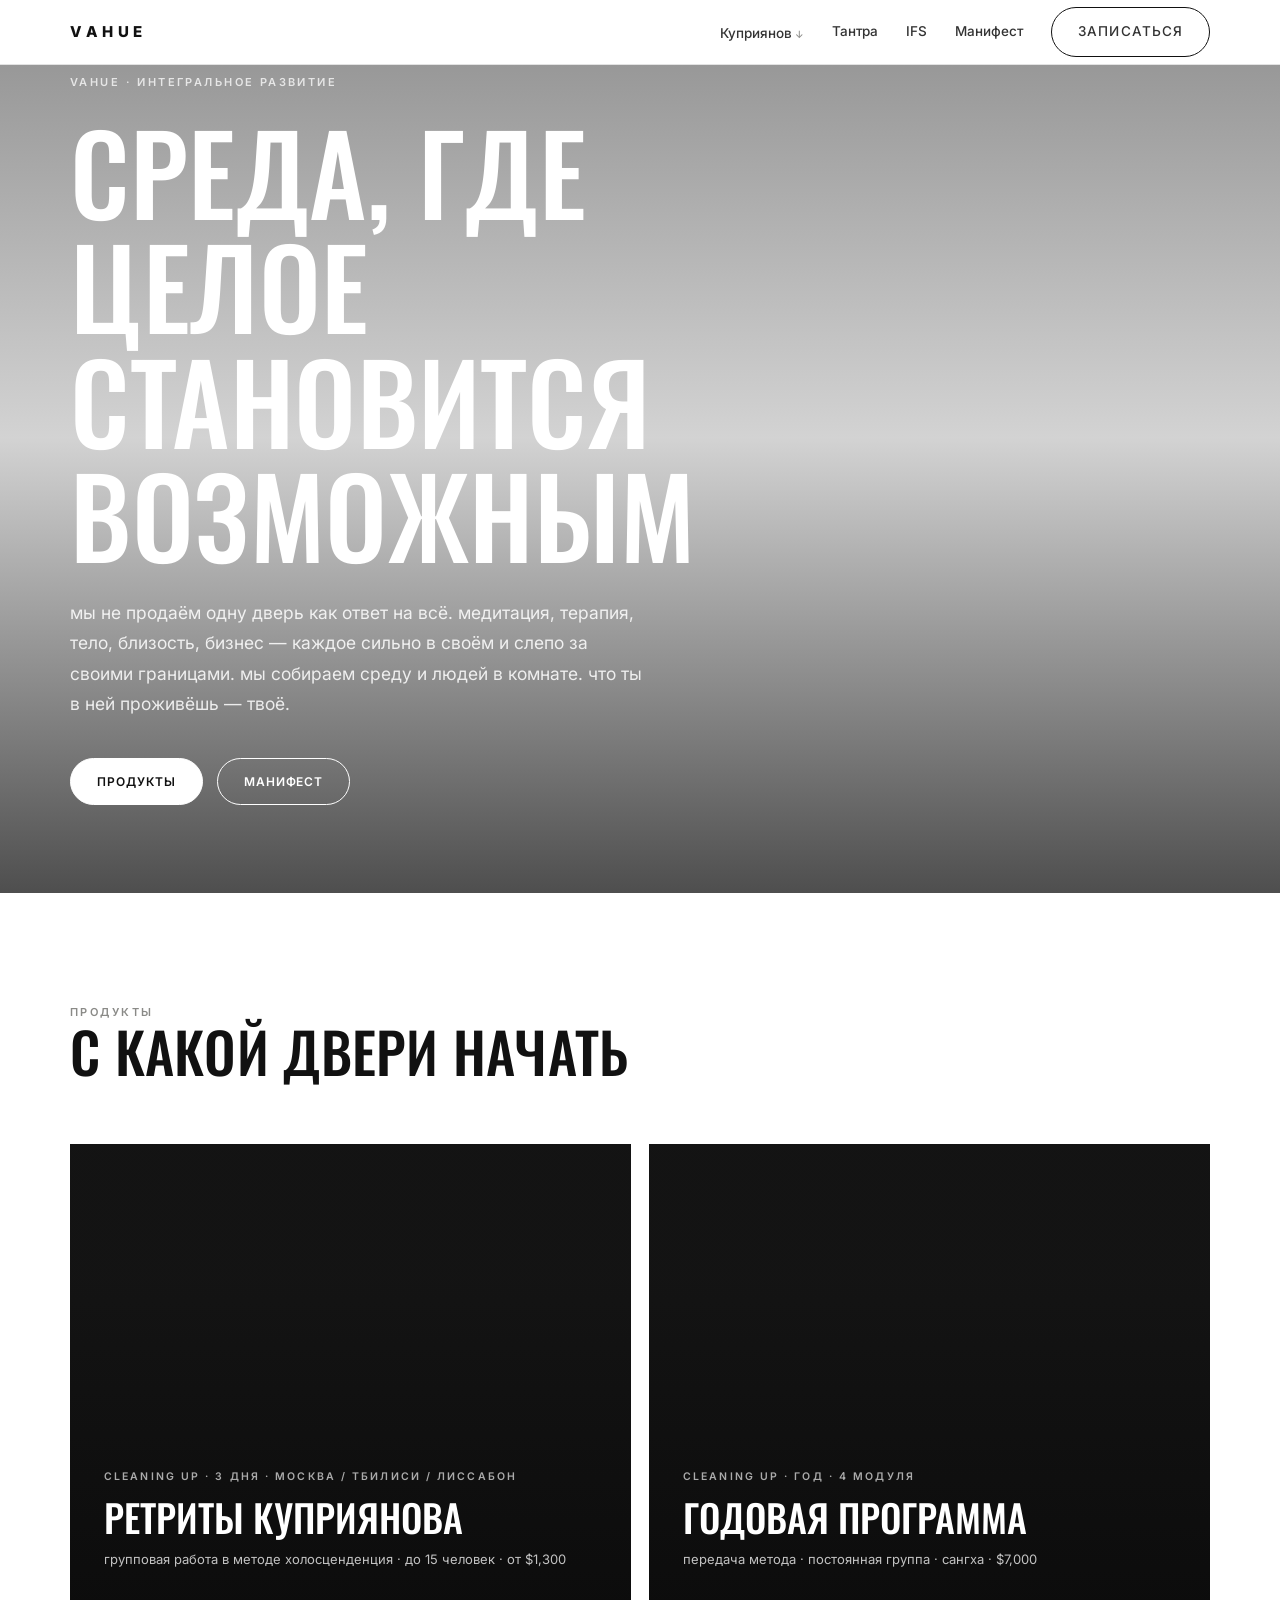
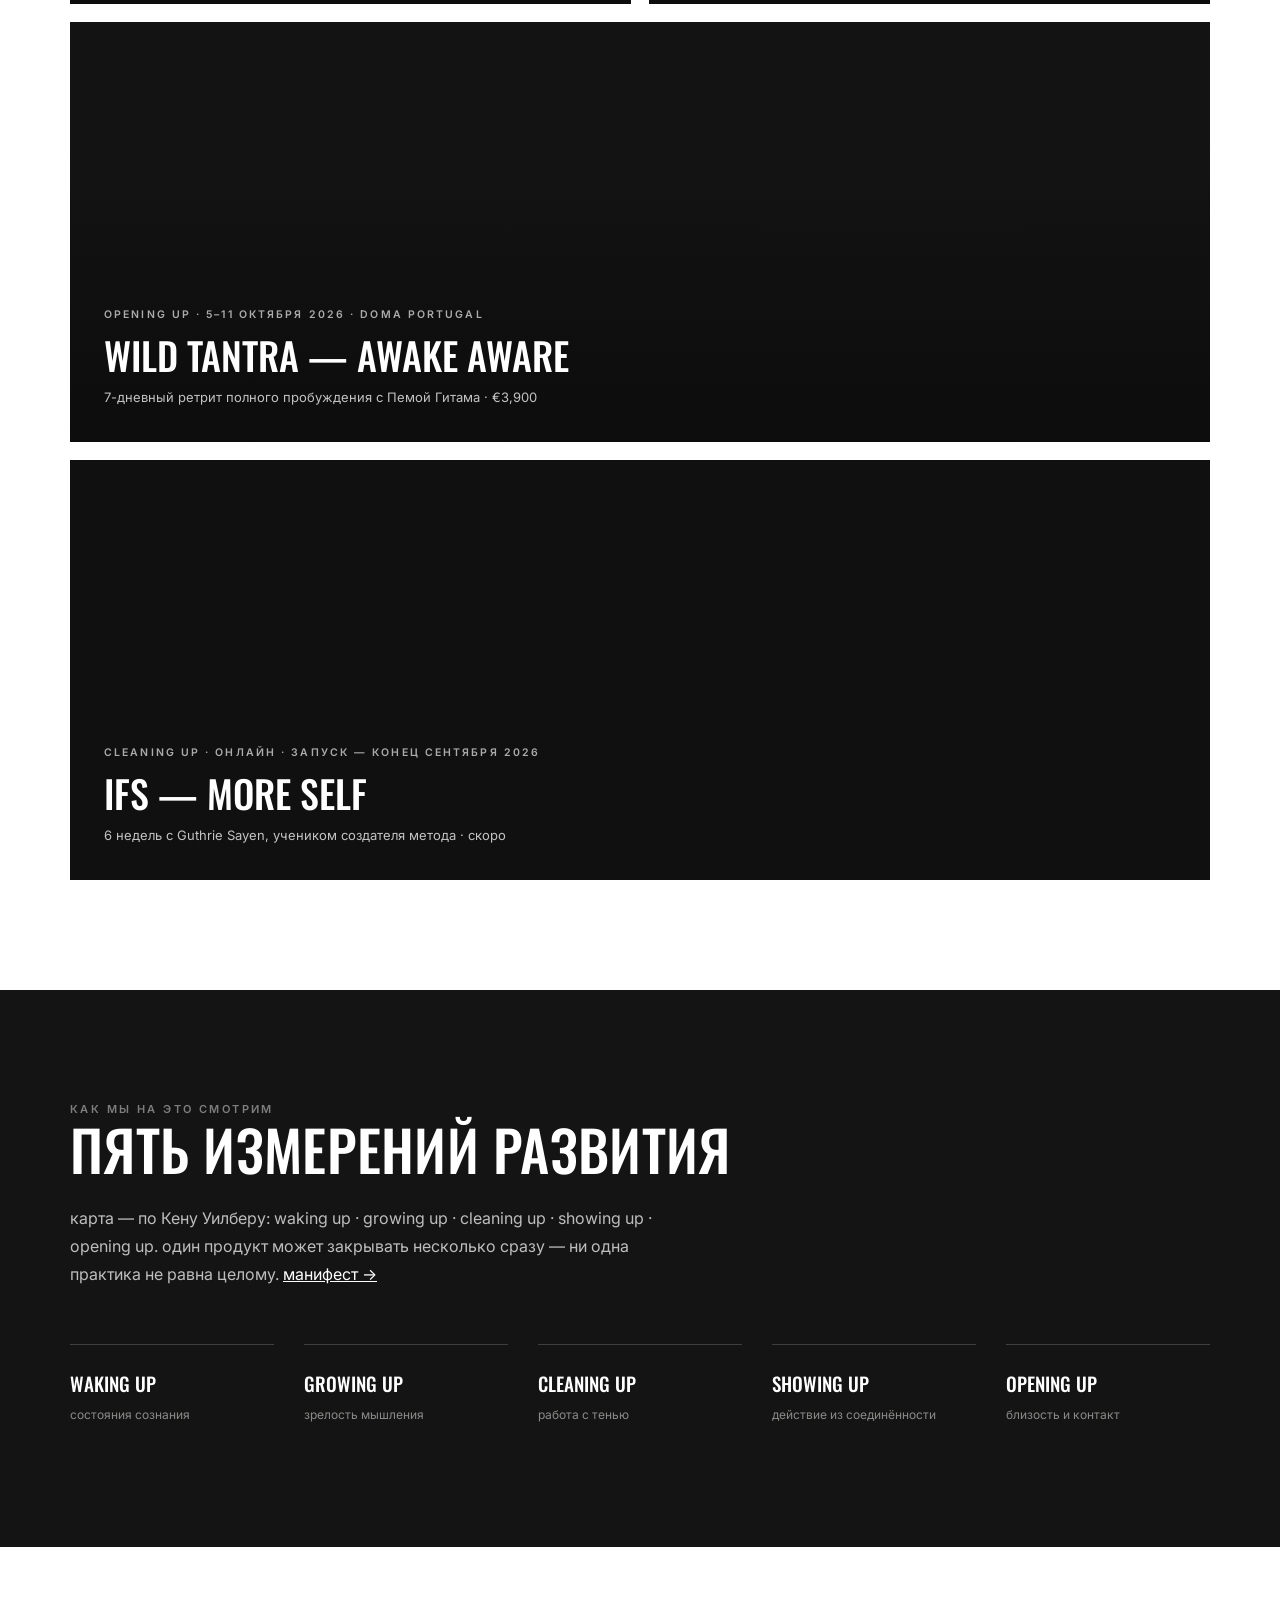
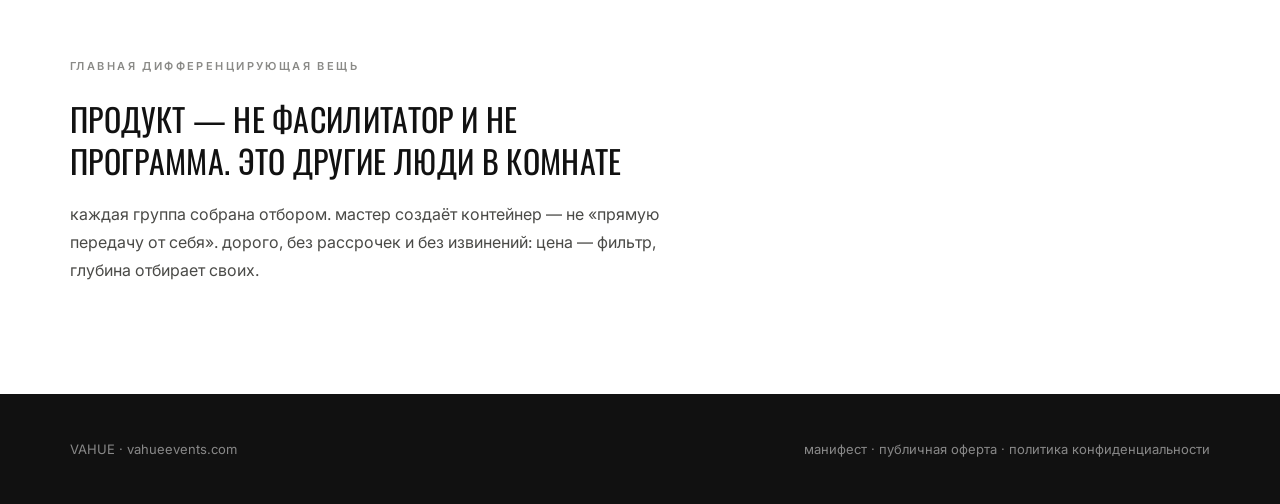
==== index.html @ ec93b2f1 "vahue landing v1 (vibe-coded 13.07): index + kupri/tantra/ifs/godovaya/manifesto + landing.css + pho" ====
<!DOCTYPE html>
<html lang="ru">
<head>
<meta charset="UTF-8">
<meta name="viewport" content="width=device-width, initial-scale=1.0">
<title>VAHUE — интегральное развитие</title>
<link rel="preconnect" href="https://fonts.googleapis.com">
<link rel="preconnect" href="https://fonts.gstatic.com" crossorigin>
<link href="https://fonts.googleapis.com/css2?family=Oswald:wght@400;500;600&family=Inter:wght@400;500;600;700;800&display=swap" rel="stylesheet">
<link rel="stylesheet" href="landing.css">
</head>
<body>

<nav>
  <div class="wrap">
    <a class="logo" href="index.html">VAHUE</a>
    <div class="nav-links">
      <div class="dd">
        <a href="kupri.html">Куприянов</a>
        <div class="dd-menu"><div class="inner">
          <a href="kupri.html">3-дневный ретрит</a>
          <a href="godovaya.html">Годовая программа</a>
        </div></div>
      </div>
      <a href="tantra.html">Тантра</a>
      <a href="ifs.html">IFS</a>
      <a href="manifesto.html">Манифест</a>
      <a class="pill" href="https://t.me/Istima">Записаться</a>
    </div>
  </div>
</nav>

<!-- HERO -->
<header class="hero">
  <div class="bg" style="background-image:url('photos/hall_group.jpg');background-position:center 45%"></div>
  <div class="shade"></div>
  <div class="wrap">
    <div class="kicker">Vahue · интегральное развитие</div>
    <h1 class="display">Среда, где целое становится возможным</h1>
    <p class="lede">мы не продаём одну дверь как ответ на всё. медитация, терапия, тело, близость, бизнес — каждое сильно в своём и слепо за своими границами. мы собираем среду и людей в комнате. что ты в ней проживёшь — твоё.</p>
    <div class="cta-row">
      <a class="pill light-solid" href="#products">Продукты</a>
      <a class="pill light" href="manifesto.html">Манифест</a>
    </div>
  </div>
</header>

<!-- PRODUCTS -->
<section id="products">
  <div class="wrap">
    <div class="kicker rv">Продукты</div>
    <h2 class="display rv">С какой двери начать</h2>
    <div class="cards">
      <a class="card" href="kupri.html">
        <div class="bg" style="background-image:url('photos/kupri_session.jpg')"></div>
        <div class="shade"></div>
        <div class="inner">
          <div class="c-kicker">Cleaning Up · 3 дня · Москва / Тбилиси / Лиссабон</div>
          <h3>Ретриты Куприянова</h3>
          <div class="c-meta">групповая работа в методе холосценденция · до 15 человек · от $1,300</div>
        </div>
      </a>
      <a class="card" href="godovaya.html">
        <div class="bg" style="background-image:url('photos/kupri_fireplace.jpg')"></div>
        <div class="shade"></div>
        <div class="inner">
          <div class="c-kicker">Cleaning Up · год · 4 модуля</div>
          <h3>Годовая программа</h3>
          <div class="c-meta">передача метода · постоянная группа · сангха · $7,000</div>
        </div>
      </a>
      <a class="card wide" href="tantra.html">
        <div class="bg" style="background-image:url('photos/sunset_group.jpg');background-position:center 60%"></div>
        <div class="shade"></div>
        <div class="inner">
          <div class="c-kicker">Opening Up · 5–11 октября 2026 · DOMA Portugal</div>
          <h3>Wild Tantra — Awake Aware</h3>
          <div class="c-meta">7-дневный ретрит полного пробуждения с Пемой Гитама · €3,900</div>
        </div>
      </a>
      <a class="card wide soon" href="ifs.html">
        <div class="bg" style="background-image:url('photos/group_hug.jpg')"></div>
        <div class="shade"></div>
        <div class="inner">
          <div class="c-kicker">Cleaning Up · онлайн · запуск — конец сентября 2026</div>
          <h3>IFS — More Self</h3>
          <div class="c-meta">6 недель с Guthrie Sayen, учеником создателя метода · скоро</div>
        </div>
      </a>
    </div>
  </div>
</section>

<!-- 5 DIMENSIONS STRIP -->
<section class="dark">
  <div class="wrap">
    <div class="kicker rv">Как мы на это смотрим</div>
    <h2 class="display rv">Пять измерений развития</h2>
    <p class="rv">карта — по Кену Уилберу: waking up · growing up · cleaning up · showing up · opening up. один продукт может закрывать несколько сразу — ни одна практика не равна целому. <a href="manifesto.html" style="color:#fff">манифест →</a></p>
    <div class="grid5">
      <div class="gcell rv"><div class="en">Waking Up</div><span class="ru">состояния сознания</span></div>
      <div class="gcell rv"><div class="en">Growing Up</div><span class="ru">зрелость мышления</span></div>
      <div class="gcell rv"><div class="en">Cleaning Up</div><span class="ru">работа с тенью</span></div>
      <div class="gcell rv"><div class="en">Showing Up</div><span class="ru">действие из соединённости</span></div>
      <div class="gcell rv"><div class="en">Opening Up</div><span class="ru">близость и контакт</span></div>
    </div>
  </div>
</section>

<!-- PEOPLE -->
<section>
  <div class="wrap">
    <div class="kicker rv">Главная дифференцирующая вещь</div>
    <div class="bigquote rv" style="margin-top:22px">продукт — не фасилитатор и не программа. это другие люди в комнате</div>
    <p class="rv" style="margin-top:18px">каждая группа собрана отбором. мастер создаёт контейнер — не «прямую передачу от себя». дорого, без рассрочек и без извинений: цена — фильтр, глубина отбирает своих.</p>
  </div>
</section>

<footer>
  <div class="wrap">
    <div>VAHUE · vahueevents.com</div>
    <div><a href="manifesto.html">манифест</a> · <a href="#">публичная оферта</a> · <a href="#">политика конфиденциальности</a></div>
  </div>
</footer>

<script>
const io = new IntersectionObserver((es)=>{es.forEach(e=>{if(e.isIntersecting){e.target.classList.add('in');io.unobserve(e.target)}})},{threshold:.12});
document.querySelectorAll('.rv').forEach(el=>io.observe(el));
</script>
</body>
</html>
---- landing.css ----
/* VAHUE landing v1 — shared design code (клон praviloworld) */
:root{
  --white:#fff; --cream:#F5F4F0; --greige:#E8E6E1; --dark:#141414; --ink:#111;
  --gray:#8A8A87; --hair:rgba(17,17,17,.12); --hair-w:rgba(255,255,255,.18);
  --maxw:1220px;
}
*{box-sizing:border-box;margin:0;padding:0}
html{scroll-behavior:smooth}
body{background:var(--white);color:var(--ink);font-family:'Inter',system-ui,sans-serif;font-size:16px;line-height:1.75;-webkit-font-smoothing:antialiased}
.wrap{max-width:var(--maxw);margin:0 auto;padding:0 40px}
img{display:block;max-width:100%}
a{color:inherit}

.display{font-family:'Oswald',sans-serif;font-weight:500;text-transform:uppercase;line-height:1.04;letter-spacing:.005em}
.kicker{font-size:11px;font-weight:600;letter-spacing:.22em;text-transform:uppercase;color:var(--gray)}
h2.display{font-size:clamp(34px,4.6vw,56px);margin-bottom:26px}
p{color:#4a4a47;max-width:62ch}
p+p{margin-top:16px}
p.gray{color:var(--gray)}

/* nav */
nav{position:sticky;top:0;z-index:50;background:rgba(255,255,255,.92);backdrop-filter:blur(12px);border-bottom:1px solid var(--hair)}
nav .wrap{display:flex;align-items:center;justify-content:space-between;height:64px}
.logo{font-weight:800;font-size:15px;letter-spacing:.3em;text-decoration:none}
.nav-links{display:flex;gap:28px;align-items:center}
.nav-links a{font-size:13.5px;font-weight:500;text-decoration:none;color:#333}
.nav-links a:hover{color:#000}
.nav-links a.on{color:#000;font-weight:700}
.dd{position:relative}
.dd > a::after{content:" ↓";font-size:10px;color:var(--gray)}
.dd-menu{position:absolute;top:100%;left:-18px;padding-top:10px;display:none;min-width:230px}
.dd:hover .dd-menu{display:block}
.dd-menu .inner{background:#fff;border:1px solid var(--hair);box-shadow:0 14px 34px rgba(0,0,0,.08);padding:8px 0;display:flex;flex-direction:column}
.dd-menu a{padding:11px 20px;font-size:13.5px}
.dd-menu a:hover{background:var(--cream)}

.pill{display:inline-block;font-size:12px;font-weight:600;letter-spacing:.08em;text-transform:uppercase;border:1.5px solid var(--ink);border-radius:999px;padding:12px 26px;text-decoration:none;transition:.18s;background:transparent;color:var(--ink)}
.pill:hover{background:var(--ink);color:#fff}
.pill.solid{background:var(--ink);color:#fff}
.pill.solid:hover{background:#000}
.pill.light{border-color:#fff;color:#fff}
.pill.light:hover{background:#fff;color:var(--ink)}
.pill.light-solid{border-color:#fff;background:#fff;color:var(--ink)}
.pill.light-solid:hover{background:transparent;color:#fff}

/* hero */
.hero{position:relative;min-height:92vh;display:flex;align-items:flex-end;color:#fff;overflow:hidden}
.hero .bg{position:absolute;inset:0;background-size:cover;background-repeat:no-repeat;background-position:center}
.hero .shade{position:absolute;inset:0;background:linear-gradient(180deg,rgba(10,10,10,.42) 0%,rgba(10,10,10,.18) 45%,rgba(10,10,10,.72) 100%)}
.hero .wrap{position:relative;width:100%;padding-bottom:88px}
.hero .kicker{color:rgba(255,255,255,.75);margin-bottom:22px}
.hero h1{font-size:clamp(52px,8.6vw,110px);max-width:12ch}
.hero .lede{margin:26px 0 38px;font-size:17.5px;color:rgba(255,255,255,.85);max-width:52ch}
.hero .cta-row{display:flex;gap:14px;flex-wrap:wrap}
.hero.short{min-height:64vh}
.hero.flat{background:var(--dark);min-height:auto;padding-top:120px}
.hero.flat .wrap{padding-bottom:72px}

/* fact bar */
.facts{background:var(--dark);color:#fff;padding:58px 0}
.facts .grid{display:grid;grid-template-columns:repeat(6,1fr);gap:34px}
.facts .grid.g5{grid-template-columns:repeat(5,1fr)}
.fact{border-top:1px solid var(--hair-w);padding-top:18px}
.fact .l{font-size:10.5px;font-weight:600;letter-spacing:.2em;text-transform:uppercase;color:rgba(255,255,255,.45);margin-bottom:8px}
.fact .v{font-size:15.5px;font-weight:600;line-height:1.45}
.fact .v small{display:block;font-size:12.5px;font-weight:400;color:rgba(255,255,255,.55);margin-top:2px}

/* sections */
section{padding:110px 0}
section.cream{background:var(--cream)}
section.dark{background:var(--dark);color:#fff}
section.dark p{color:rgba(255,255,255,.72)}
section.dark .kicker{color:rgba(255,255,255,.45)}
section.dark strong{color:#fff}
.split{display:grid;grid-template-columns:1fr 1fr;gap:72px;align-items:center}
.split.top{align-items:start}
.split .kicker{margin-bottom:18px}
.photo-tall{aspect-ratio:4/5;object-fit:cover;width:100%}
.photo-wide{aspect-ratio:16/10;object-fit:cover;width:100%}
.bw{filter:grayscale(1)}

/* big quote */
.bigquote{font-family:'Oswald',sans-serif;font-weight:400;text-transform:uppercase;font-size:clamp(22px,2.6vw,32px);line-height:1.3;letter-spacing:.01em;max-width:34ch;margin:0 0 14px}
.q-who{font-family:'Inter',sans-serif;font-size:12px;font-weight:600;letter-spacing:.14em;text-transform:uppercase;color:var(--gray)}

/* grids */
.grid4{display:grid;grid-template-columns:repeat(4,1fr);gap:34px;margin-top:56px}
.grid5{display:grid;grid-template-columns:repeat(5,1fr);gap:30px;margin-top:56px}
.gcell{border-top:1px solid var(--hair);padding-top:22px}
.dark .gcell{border-top-color:var(--hair-w)}
.gcell .n{font-family:'Oswald',sans-serif;font-size:15px;color:var(--gray);margin-bottom:14px}
.gcell h3{font-size:15px;font-weight:800;text-transform:uppercase;letter-spacing:.04em;margin-bottom:10px}
.gcell p{font-size:14.5px;line-height:1.7;color:var(--gray);max-width:none}
.gcell .en{font-family:'Oswald',sans-serif;font-weight:500;text-transform:uppercase;font-size:19px;margin-bottom:4px}
.gcell .ru{font-size:12px;color:var(--gray);margin-bottom:12px;display:block}

/* schedule */
.sched{margin-top:44px;max-width:560px}
.sched.wide{max-width:none}
.sched .row{display:flex;justify-content:space-between;gap:20px;border-top:1px solid var(--hair);padding:15px 2px}
.sched .row:last-child{border-bottom:1px solid var(--hair)}
.sched .t{font-weight:700;font-size:14px;white-space:nowrap}
.sched .d{color:var(--gray);font-size:14.5px;text-align:right}
.dark .sched .row{border-color:var(--hair-w)}
.dark .sched .d{color:rgba(255,255,255,.6)}

/* photo strip */
.strip{display:grid;grid-template-columns:1.4fr 1fr 1fr;gap:14px;margin-top:64px}
.strip img{width:100%;height:340px;object-fit:cover}

/* testimonials */
.t-grid{display:grid;grid-template-columns:1fr 1fr;gap:64px 72px;margin-top:56px}
.t-cell{border-top:1px solid var(--hair);padding-top:26px}
.dark .t-cell{border-top-color:var(--hair-w)}
.t-cell .tq{font-size:18.5px;line-height:1.65;font-weight:500;color:var(--ink);margin-bottom:16px;max-width:none}
.dark .t-cell .tq{color:rgba(255,255,255,.92)}
.t-cell .q-who{color:var(--gray)}

/* modules (годовая) */
.mods{display:grid;grid-template-columns:1fr 1fr;gap:14px;margin-top:56px}
.mod{border:1px solid var(--hair);background:#fff;padding:30px 32px}
.mod .m-num{font-family:'Oswald',sans-serif;font-size:14px;letter-spacing:.14em;text-transform:uppercase;color:var(--gray);margin-bottom:12px}
.mod h3{font-family:'Oswald',sans-serif;font-weight:500;text-transform:uppercase;font-size:23px;line-height:1.15;margin-bottom:12px}
.mod p{font-size:14.5px;color:var(--gray);max-width:none}
.mod .dates{margin-top:16px;font-size:13.5px;font-weight:600;border-top:1px solid var(--hair);padding-top:14px;line-height:1.9}

/* price */
.price-sec .inner{display:grid;grid-template-columns:1.1fr 1fr;gap:72px;align-items:start}
.price-big{font-family:'Oswald',sans-serif;font-weight:500;font-size:clamp(56px,7vw,92px);line-height:1;margin:18px 0 6px}
.price-sub{font-size:15px;color:rgba(255,255,255,.6);margin-bottom:30px;max-width:48ch}
.cancel{margin-top:8px}
.cancel .row{display:flex;justify-content:space-between;border-top:1px solid var(--hair-w);padding:13px 2px;font-size:14px}
.cancel .row:last-child{border-bottom:1px solid var(--hair-w)}
.cancel .row b{font-weight:700}
.cancel .row span{color:rgba(255,255,255,.6)}

/* two cols */
.two{display:grid;grid-template-columns:1fr 1fr;gap:72px;margin-top:50px}
.two h3{font-size:14px;font-weight:800;text-transform:uppercase;letter-spacing:.1em;margin-bottom:14px}
.two p{max-width:none}

/* index product cards */
.cards{display:grid;grid-template-columns:1fr 1fr;gap:18px;margin-top:64px}
.card{position:relative;display:flex;align-items:flex-end;min-height:460px;color:#fff;text-decoration:none;overflow:hidden;background:var(--dark)}
.card .bg{position:absolute;inset:0;background-size:cover;background-position:center;transition:transform .6s ease}
.card:hover .bg{transform:scale(1.04)}
.card .shade{position:absolute;inset:0;background:linear-gradient(180deg,rgba(10,10,10,.06) 30%,rgba(10,10,10,.78) 100%)}
.card .inner{position:relative;padding:34px;width:100%}
.card .c-kicker{font-size:10.5px;font-weight:600;letter-spacing:.2em;text-transform:uppercase;color:rgba(255,255,255,.65);margin-bottom:10px}
.card h3{font-family:'Oswald',sans-serif;font-weight:500;text-transform:uppercase;font-size:clamp(26px,3vw,38px);line-height:1.08;margin-bottom:10px}
.card .c-meta{font-size:13px;color:rgba(255,255,255,.75)}
.card.wide{grid-column:1/-1;min-height:420px}
.card.soon .shade{background:rgba(15,15,15,.72)}

/* manifesto */
.mtext{max-width:760px}
.mtext p{font-size:clamp(18px,1.7vw,21px);line-height:1.8;color:#2c2b28;max-width:none;margin-bottom:26px}
.mtext p.hit{font-family:'Oswald',sans-serif;font-weight:500;text-transform:uppercase;font-size:clamp(26px,3vw,38px);line-height:1.2;color:var(--ink);margin:38px 0}
.mtext p.fin{font-style:italic}

/* footer */
footer{background:var(--ink);color:rgba(255,255,255,.5);padding:44px 0;font-size:13px}
footer .wrap{display:flex;justify-content:space-between;flex-wrap:wrap;gap:12px}
footer a{color:rgba(255,255,255,.5);text-decoration:none}
footer a:hover{color:#fff}

/* reveal */
.rv{opacity:0;transform:translateY(26px);transition:opacity .7s ease,transform .7s ease}
.rv.in{opacity:1;transform:none}

@media(max-width:900px){
  .wrap{padding:0 22px}
  .nav-links{gap:16px}
  .nav-links > a:not(.pill), .nav-links .dd{display:none}
  .facts .grid,.facts .grid.g5{grid-template-columns:repeat(2,1fr);gap:26px}
  .split,.price-sec .inner,.two,.t-grid,.mods,.cards{grid-template-columns:1fr;gap:44px}
  .mods,.cards{gap:14px}
  .grid4{grid-template-columns:repeat(2,1fr)}
  .grid5{grid-template-columns:repeat(2,1fr)}
  .strip{grid-template-columns:1fr;gap:12px}
  .strip img{height:240px}
  section{padding:72px 0}
  .hero{min-height:78vh}
  .card{min-height:340px}
}
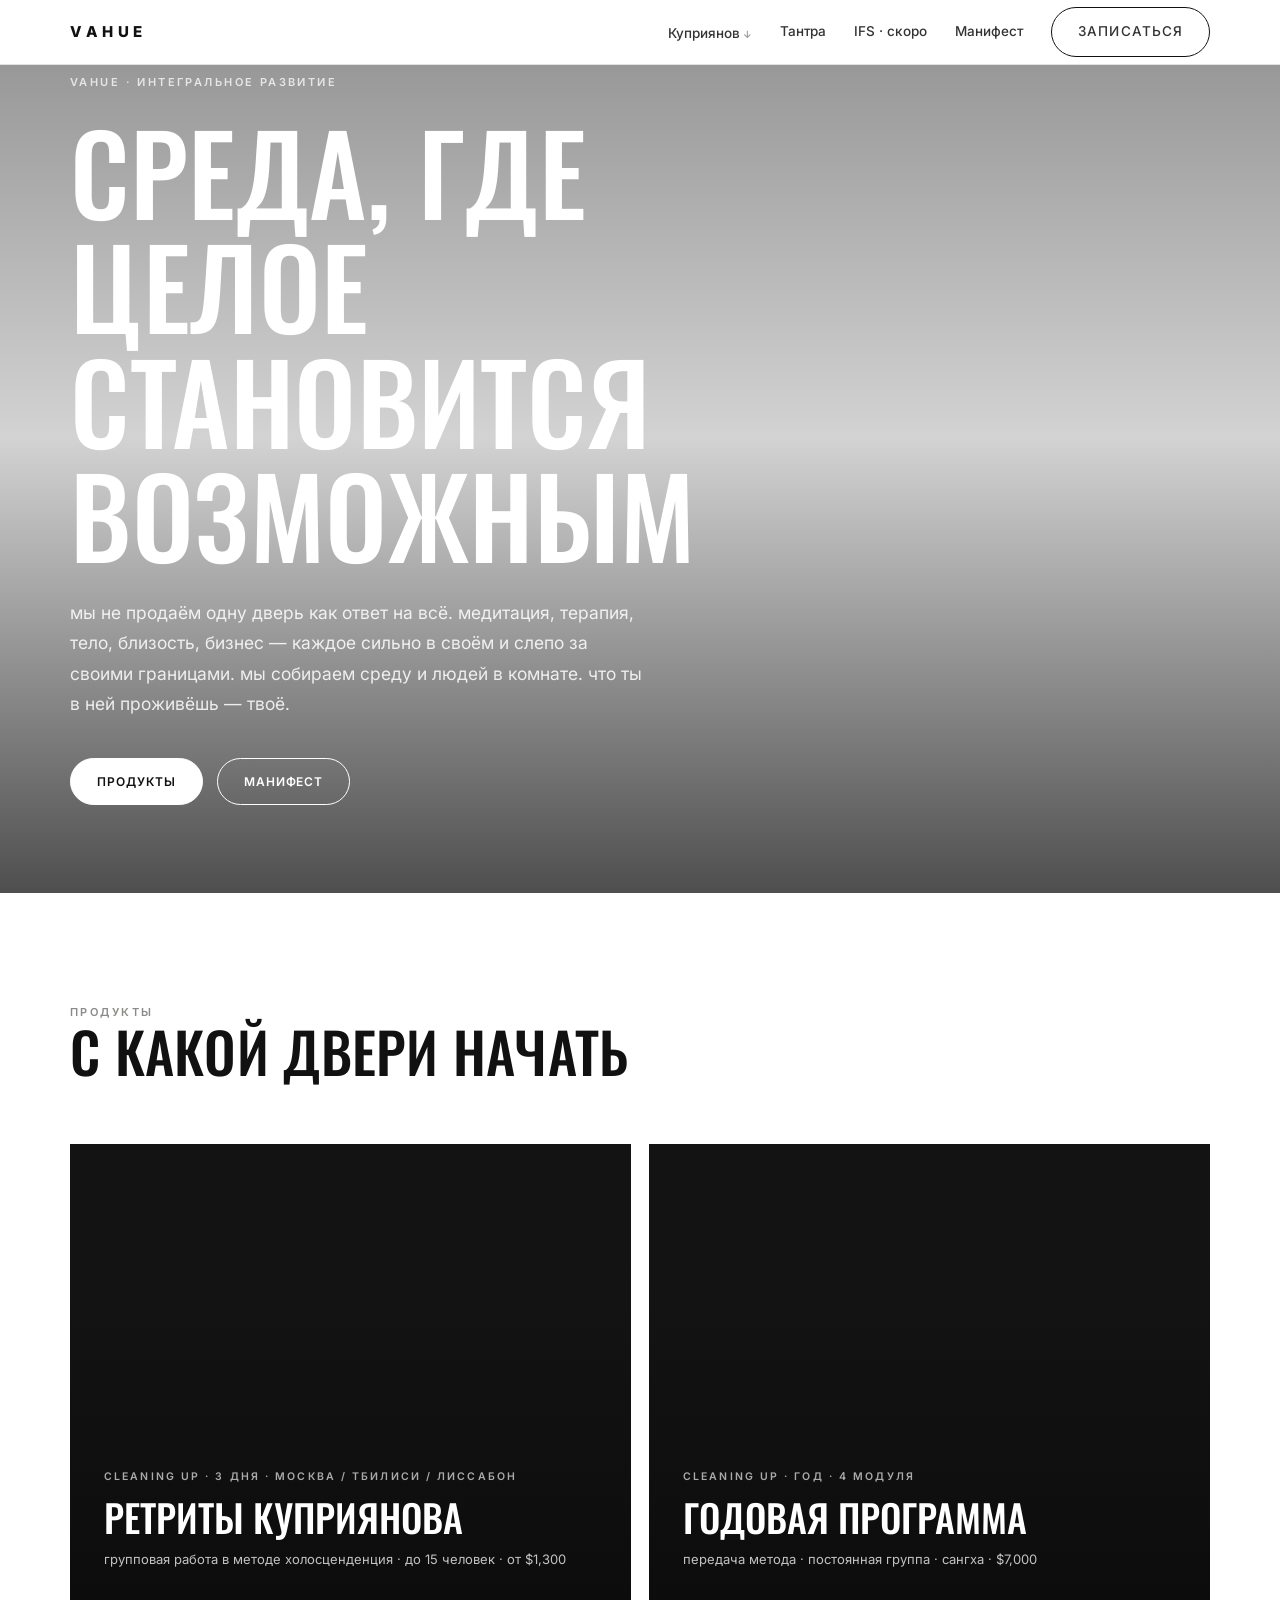
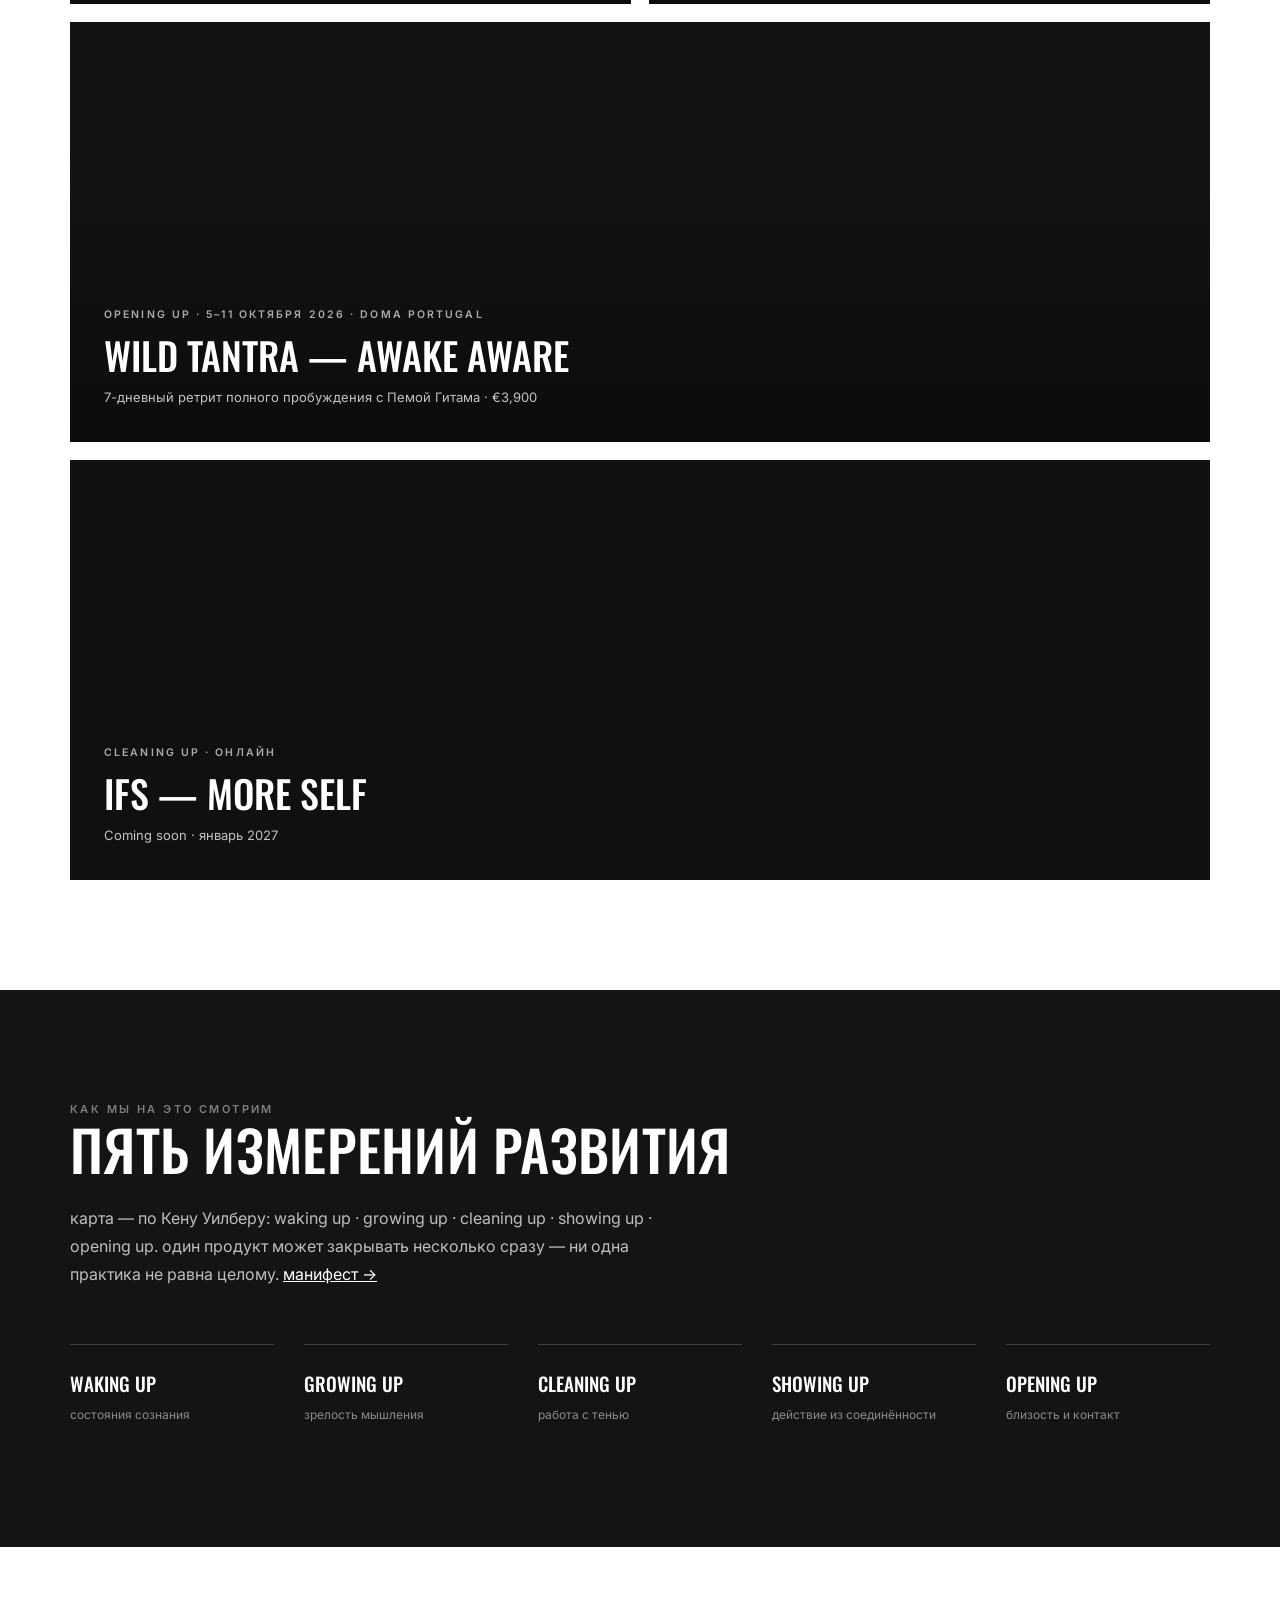
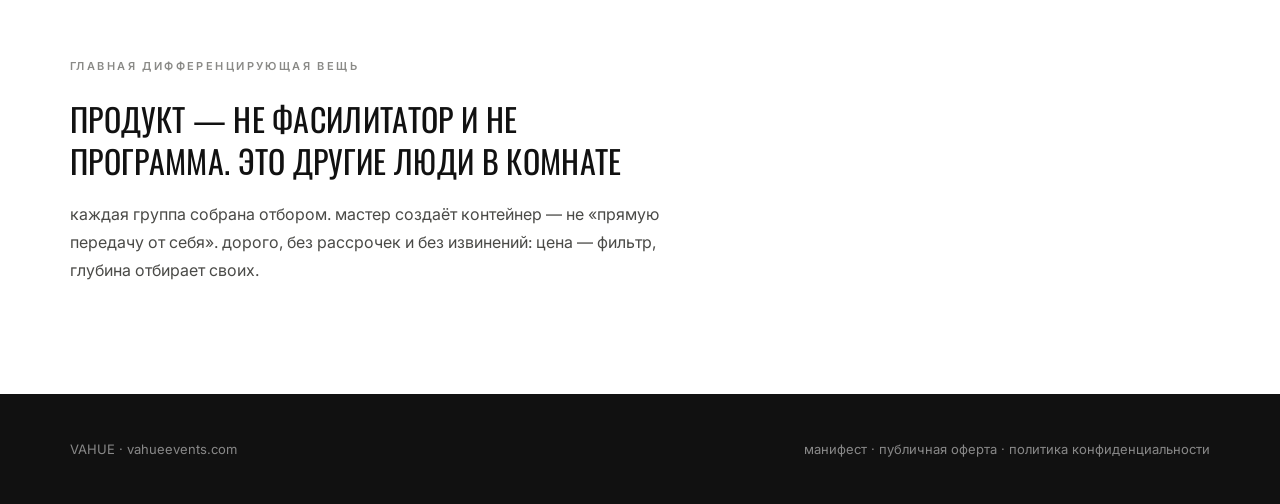
==== commit a0f4e2f3: "IFS everywhere -> coming soon, январь 2027 (no details): nav labels, index card, stripped ifs.html" ====
--- a/index.html
+++ b/index.html
@@ -23,7 +23,7 @@
         </div></div>
       </div>
       <a href="tantra.html">Тантра</a>
-      <a href="ifs.html">IFS</a>
+      <a href="ifs.html">IFS · скоро</a>
       <a href="manifesto.html">Манифест</a>
       <a class="pill" href="https://t.me/Istima">Записаться</a>
     </div>
@@ -82,9 +82,9 @@
         <div class="bg" style="background-image:url('photos/group_hug.jpg')"></div>
         <div class="shade"></div>
         <div class="inner">
-          <div class="c-kicker">Cleaning Up · онлайн · запуск — конец сентября 2026</div>
+          <div class="c-kicker">Cleaning Up · онлайн</div>
           <h3>IFS — More Self</h3>
-          <div class="c-meta">6 недель с Guthrie Sayen, учеником создателя метода · скоро</div>
+          <div class="c-meta">Coming soon · январь 2027</div>
         </div>
       </a>
     </div>
